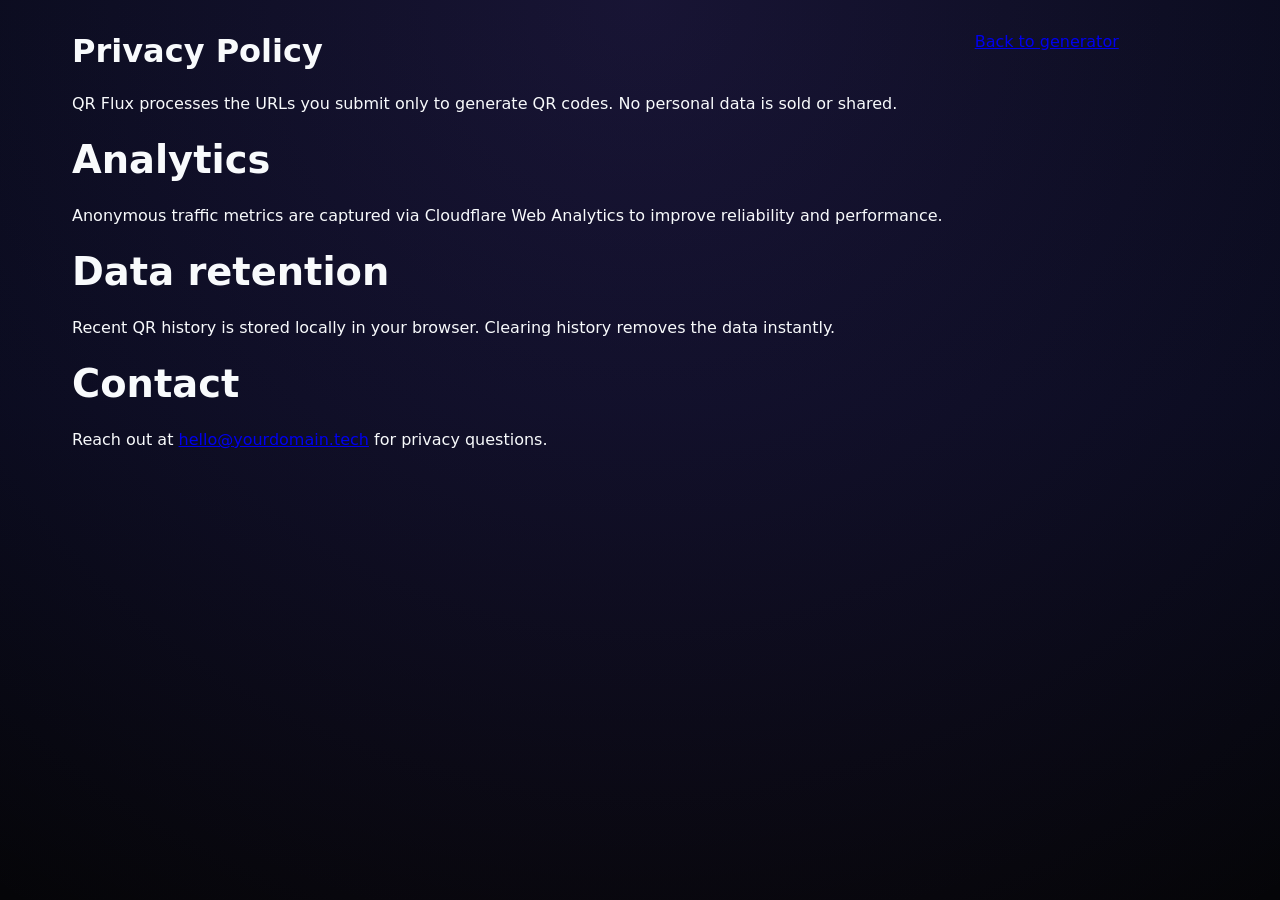
==== privacy.html @ 03859f47 "feat: Initialize QR Flux web application with core QR code generation and UI." ====
<!DOCTYPE html>
<html lang="en">
<head>
  <meta charset="utf-8">
  <meta name="viewport" content="width=device-width, initial-scale=1">
  <title>QR Flux Privacy Policy</title>
  <link rel="stylesheet" href="/styles.css">
</head>
<body>
  <div class="page">
    <main class="section">
      <h1>Privacy Policy</h1>
      <p>QR Flux processes the URLs you submit only to generate QR codes. No personal data is sold or shared.</p>
      <h2>Analytics</h2>
      <p>Anonymous traffic metrics are captured via Cloudflare Web Analytics to improve reliability and performance.</p>
      <h2>Data retention</h2>
      <p>Recent QR history is stored locally in your browser. Clearing history removes the data instantly.</p>
      <h2>Contact</h2>
      <p>Reach out at <a href="mailto:hello@yourdomain.tech">hello@yourdomain.tech</a> for privacy questions.</p>
    </main>
    <footer class="footer">
      <a href="/">Back to generator</a>
    </footer>
  </div>
</body>
</html>
---- styles.css ----
* {
  margin: 0;
  padding: 0;
  box-sizing: border-box;
}

:root {
  color-scheme: light dark;
  font-family: "Inter", system-ui, -apple-system, BlinkMacSystemFont, "Segoe UI", sans-serif;
  background: #040506;
  color: #0b0f15;
}

body {
  min-height: 100vh;
  background: radial-gradient(circle at top, rgba(144,97,249,0.15), rgba(32,110,255,0)) fixed, linear-gradient(180deg, #030712 0%, #050816 45%, #050508 100%);
  color: #f8fafc;
  overflow-x: hidden;
}

.page {
  display: flex;
  flex-direction: column;
  min-height: 100vh;
  width: 100%;
  max-width: 100%;
  margin: 0 auto;
  padding: 16px;
  gap: 24px;
}

.main {
  display: flex;
  flex-direction: column;
  gap: 48px;
  width: 100%;
  max-width: 960px;
  margin: 0 auto;
  transition: margin-left 0.3s ease;
}

body[data-sidebar="open"] .sidebar-overlay {
  opacity: 1;
  pointer-events: auto;
}

.top-bar {
  display: flex;
  flex-direction: column;
  align-items: flex-start;
  gap: 20px;
  width: 100%;
}

.actions-inline {
  display: flex;
  width: 100%;
  justify-content: flex-start;
  align-items: center;
  gap: 12px;
  flex-wrap: wrap;
}

.brand {
  font-size: 1.25rem;
  font-weight: 700;
  letter-spacing: 0.04em;
}

.nav {
  display: flex;
  flex-wrap: wrap;
  gap: 12px;
  width: 100%;
  justify-content: flex-start;
  overflow-x: auto;
  -webkit-overflow-scrolling: touch;
  scrollbar-width: none;
  padding-bottom: 4px;
}

.icon-btn {
  padding: 10px 16px;
  border-radius: 12px;
  border: 1px solid rgba(56, 248, 192, 0.3);
  background: rgba(56, 248, 192, 0.08);
  color: #38f8c0;
  font-weight: 600;
  cursor: pointer;
  transition: background 0.2s ease, transform 0.2s ease;
}

.icon-btn:hover,
.icon-btn:focus-visible {
  background: rgba(56, 248, 192, 0.16);
  transform: translateY(-1px);
}

.nav::-webkit-scrollbar {
  display: none;
}

.nav a {
  text-decoration: none;
  color: rgba(248, 250, 252, 0.72);
  font-weight: 500;
  transition: color 0.2s ease;
  font-size: 0.95rem;
}

.nav a:hover,
.nav a:focus-visible {
  color: #ffffff;
}

.cta {
  display: inline-flex;
  align-items: center;
  justify-content: center;
  padding: 10px 20px;
  border-radius: 999px;
  background: linear-gradient(135deg, #206eff, #9061f9);
  color: #ffffff;
  text-decoration: none;
  font-weight: 600;
  transition: transform 0.2s ease;
}

.cta:hover,
.cta:focus-visible {
  transform: translateY(-1px);
}

main {
  display: flex;
  flex-direction: column;
  gap: 48px;
}

.hero {
  display: grid;
  grid-template-columns: repeat(auto-fit, minmax(240px, 1fr));
  gap: 32px;
  align-items: center;
}

.hero-copy h1 {
  font-size: clamp(2rem, 2.8vw + 1rem, 3.25rem);
  line-height: 1.1;
  margin-bottom: 20px;
}

.hero-copy p {
  color: rgba(248, 250, 252, 0.75);
  font-size: 1.1rem;
  margin-bottom: 24px;
}

.hero-highlights {
  list-style: none;
  display: grid;
  gap: 12px;
  color: rgba(248, 250, 252, 0.75);
}

.generator {
  background: rgba(9, 13, 23, 0.7);
  backdrop-filter: blur(16px);
  border: 1px solid rgba(255, 255, 255, 0.04);
  border-radius: 24px;
  padding: 20px;
  display: flex;
  flex-direction: column;
  gap: 24px;
  width: 100%;
}

#qrForm {
  display: flex;
  flex-direction: column;
  gap: 16px;
}

.field {
  display: flex;
  flex-direction: column;
  gap: 8px;
  width: 100%;
}

.field span {
  font-size: 0.85rem;
  color: rgba(248, 250, 252, 0.7);
}

.field input,
.field select {
  width: 100%;
  padding: 12px 14px;
  border: 1px solid rgba(255, 255, 255, 0.16);
  border-radius: 12px;
  background: rgba(8, 11, 20, 0.65);
  color: #f8fafc;
  font-size: 0.95rem;
}

input[type="color"] {
  min-height: 44px;
  padding: 6px 12px;
  border-radius: 12px;
  cursor: pointer;
}

.field input:focus-visible,
.field select:focus-visible {
  outline: none;
  border-color: #206eff;
  box-shadow: 0 0 0 3px rgba(32, 110, 255, 0.25);
}

.field-grid {
  display: grid;
  grid-template-columns: repeat(auto-fit, minmax(160px, 1fr));
  gap: 16px;
}

#generateBtn {
  padding: 14px;
  border-radius: 14px;
  border: none;
  background: linear-gradient(135deg, #206eff, #9061f9);
  color: #ffffff;
  font-weight: 600;
  font-size: 1rem;
  cursor: pointer;
  transition: transform 0.2s ease;
}

#generateBtn:disabled {
  opacity: 0.5;
  cursor: not-allowed;
}

#generateBtn:not(:disabled):hover,
#generateBtn:not(:disabled):focus-visible {
  transform: translateY(-1px);
}

.preview {
  display: grid;
  place-items: center;
  background: rgba(14, 18, 28, 0.6);
  border-radius: 20px;
  padding: 20px;
  min-height: clamp(220px, 55vw, 320px);
}

#qrCanvas {
  width: min(100%, 320px);
  aspect-ratio: 1 / 1;
  height: auto;
}

#qrSvg svg {
  width: min(100%, 320px);
  aspect-ratio: 1 / 1;
  height: auto;
}

.hidden {
  display: none;
}

.actions {
  display: flex;
  flex-direction: column;
  gap: 12px;
}

.btn {
  display: inline-flex;
  align-items: center;
  justify-content: center;
  padding: 12px 18px;
  border-radius: 12px;
  border: none;
  background: linear-gradient(135deg, #206eff, #9061f9);
  color: #ffffff;
  font-weight: 600;
  text-decoration: none;
  cursor: pointer;
  transition: transform 0.2s ease;
  width: 100%;
}

.btn.secondary {
  background: rgba(248, 250, 252, 0.12);
  border: 1px solid rgba(248, 250, 252, 0.16);
}

.btn.secondary:hover,
.btn.secondary:focus-visible {
  background: rgba(248, 250, 252, 0.2);
}

.btn.disabled {
  opacity: 0.4;
  pointer-events: none;
}

.status {
  min-height: 20px;
  font-size: 0.9rem;
  color: #38f8c0;
}

.section {
  display: flex;
  flex-direction: column;
  gap: 24px;
}

.section h2 {
  font-size: clamp(1.75rem, 2vw + 1rem, 2.4rem);
}

.cards {
  display: grid;
  grid-template-columns: repeat(auto-fit, minmax(240px, 1fr));
  gap: 20px;
}

.cards article {
  background: rgba(9, 13, 23, 0.6);
  border: 1px solid rgba(255, 255, 255, 0.06);
  border-radius: 20px;
  padding: 20px;
  display: flex;
  flex-direction: column;
  gap: 12px;
}

.cards h3 {
  font-size: 1.1rem;
}

.cards p,
.cases p,
.faq p {
  color: rgba(248, 250, 252, 0.7);
  line-height: 1.6;
}

.cases {
  display: grid;
  grid-template-columns: repeat(auto-fit, minmax(220px, 1fr));
  gap: 20px;
}

.sidebar {
  position: fixed;
  top: 16px;
  bottom: 16px;
  left: 16px;
  width: min(280px, calc(100% - 32px));
  background: rgba(9, 13, 23, 0.85);
  border: 1px solid rgba(255, 255, 255, 0.05);
  border-radius: 24px;
  padding: 20px;
  display: flex;
  flex-direction: column;
  gap: 20px;
  transform: translateX(-110%);
  transition: transform 0.3s ease;
  pointer-events: none;
  z-index: 20;
}

.sidebar[data-visible="true"] {
  transform: translateX(0);
  pointer-events: auto;
}

.sidebar-overlay {
  position: fixed;
  inset: 0;
  background: rgba(3, 7, 18, 0.55);
  backdrop-filter: blur(4px);
  opacity: 0;
  pointer-events: none;
  transition: opacity 0.3s ease;
  z-index: 15;
}

.sidebar-overlay[data-visible="true"] {
  opacity: 1;
  pointer-events: auto;
}

@media (min-width: 1024px) {
  .page {
    flex-direction: row;
    align-items: flex-start;
    max-width: 1200px;
    padding: 32px;
    gap: 32px;
  }
}

.sidebar-header {
  display: flex;
  justify-content: space-between;
  align-items: center;
}

.sidebar-title {
  font-weight: 600;
  font-size: 1.1rem;
}

.sidebar-clear {
  background: none;
  border: none;
  color: rgba(248, 250, 252, 0.72);
  font-weight: 500;
  cursor: pointer;
}

.sidebar-clear:hover,
.sidebar-clear:focus-visible {
  color: #ffffff;
}

.sidebar-list {
  list-style: none;
  display: flex;
  flex-direction: column;
  gap: 16px;
  overflow-y: auto;
  padding-right: 4px;
}

.sidebar-list li {
  display: flex;
  flex-direction: column;
  gap: 8px;
  padding: 16px;
  border-radius: 16px;
  background: rgba(16, 20, 30, 0.65);
  border: 1px solid rgba(255, 255, 255, 0.05);
}

.sidebar-list .meta {
  display: flex;
  flex-direction: column;
  gap: 6px;
}

.sidebar-list .meta span {
  font-size: 0.8rem;
  color: rgba(248, 250, 252, 0.6);
  word-break: break-word;
}

.sidebar-list .actions {
  display: flex;
  gap: 8px;
}

.sidebar-list button {
  background: none;
  border: none;
  color: rgba(248, 250, 252, 0.72);
  font-weight: 500;
  cursor: pointer;
}

.sidebar-list button:hover,
.sidebar-list button:focus-visible {
  color: #ffffff;
}

.sidebar-footer {
  margin-top: auto;
  font-size: 0.85rem;
  color: rgba(248, 250, 252, 0.6);
  display: flex;
  flex-direction: column;
  gap: 8px;
}

.sidebar-footer a {
  color: rgba(56, 248, 192, 0.8);
  text-decoration: none;
}

.sidebar-footer a:hover,
.sidebar-footer a:focus-visible {
  color: #38f8c0;
}

.faq details {
  background: rgba(9, 13, 23, 0.55);
  border: 1px solid rgba(255, 255, 255, 0.05);
  border-radius: 18px;
  padding: 18px 20px;
}

.faq summary {
  font-weight: 600;
  cursor: pointer;
}

.faq summary:focus-visible {
  outline: none;
  color: #ffffff;
}

.footer {
  display: flex;
  flex-direction: column;
  gap: 12px;
  padding-bottom: 32px;
  color: rgba(248, 250, 252, 0.55);
}

.footer-links {
  display: flex;
  gap: 12px;
  flex-wrap: wrap;
}

.footer-links a {
  color: rgba(248, 250, 252, 0.72);
  text-decoration: none;
}

.footer-links a:hover,
.footer-links a:focus-visible {
  color: #ffffff;
}

#shareDialog {
  border: none;
  border-radius: 16px;
  padding: 24px;
  background: #0d111b;
  color: #f8fafc;
  box-shadow: 0 20px 40px rgba(3, 7, 18, 0.45);
}

#shareDialog form {
  display: flex;
  flex-direction: column;
  gap: 16px;
}

#shareDialog button {
  align-self: flex-end;
  padding: 10px 20px;
  border-radius: 12px;
  border: none;
  background: rgba(248, 250, 252, 0.12);
  color: #ffffff;
  cursor: pointer;
}

@media (min-width: 640px) {
  .actions {
    flex-direction: row;
    flex-wrap: wrap;
  }
  .btn {
    flex: 1 1 160px;
    width: auto;
  }
}

@media (min-width: 768px) {
  .top-bar {
    flex-direction: row;
    align-items: center;
    justify-content: space-between;
  }
  .actions-inline {
    width: auto;
    justify-content: flex-end;
  }
  .nav {
    width: auto;
    gap: 20px;
  }
  .generator {
    padding: 24px;
  }
  .main {
    max-width: 1040px;
  }
}

@media (min-width: 960px) {
  .hero {
    grid-template-columns: 1.1fr 0.9fr;
    gap: 48px;
  }
  .hero-copy p {
    font-size: 1.05rem;
  }
}

@media (min-width: 1024px) {
  .main {
    max-width: 1140px;
  }
  .sidebar {
    top: 24px;
    bottom: 24px;
    left: 24px;
    width: 300px;
    padding: 24px;
  }
  .generator {
    padding: 28px;
  }
}

@media (prefers-reduced-motion: reduce) {
  * {
    transition-duration: 0.01ms !important;
    animation-duration: 0.01ms !important;
  }
}
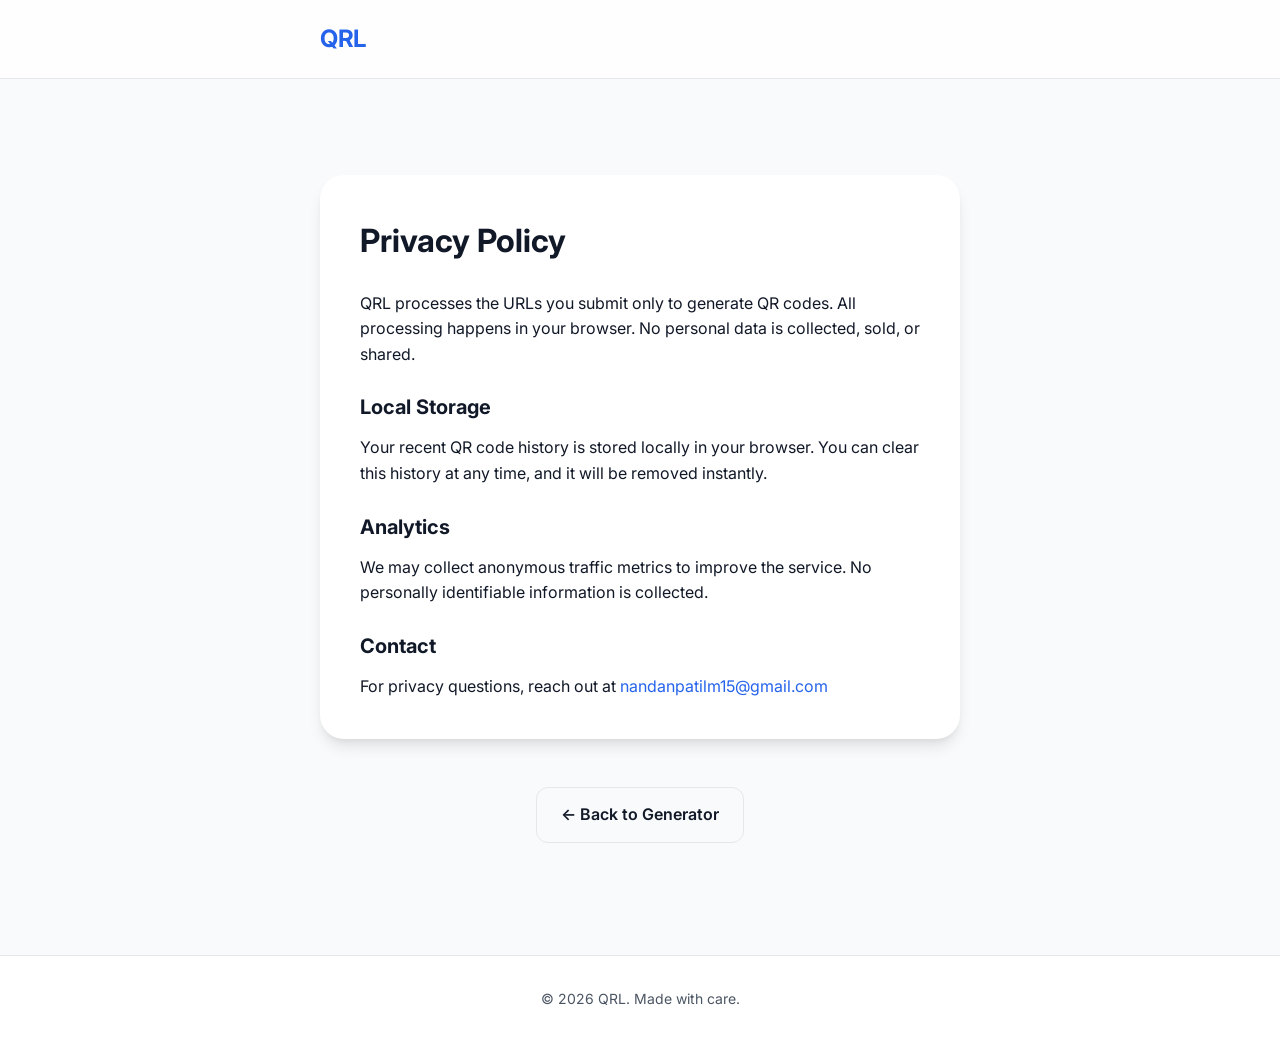
==== commit 3936456a: "feat: Add project infrastructure files, update SEO metadata and branding, and implement history side" ====
--- a/privacy.html
+++ b/privacy.html
@@ -1,26 +1,68 @@
 <!DOCTYPE html>
 <html lang="en">
+
 <head>
   <meta charset="utf-8">
   <meta name="viewport" content="width=device-width, initial-scale=1">
-  <title>QR Flux Privacy Policy</title>
+  <title>Privacy Policy - QRL</title>
+  <link rel="icon" href="/favicon.svg" type="image/svg+xml">
+  <link rel="preconnect" href="https://fonts.googleapis.com">
+  <link rel="preconnect" href="https://fonts.gstatic.com" crossorigin>
+  <link href="https://fonts.googleapis.com/css2?family=Inter:wght@400;500;600;700&display=swap" rel="stylesheet">
   <link rel="stylesheet" href="/styles.css">
 </head>
+
 <body>
   <div class="page">
-    <main class="section">
-      <h1>Privacy Policy</h1>
-      <p>QR Flux processes the URLs you submit only to generate QR codes. No personal data is sold or shared.</p>
-      <h2>Analytics</h2>
-      <p>Anonymous traffic metrics are captured via Cloudflare Web Analytics to improve reliability and performance.</p>
-      <h2>Data retention</h2>
-      <p>Recent QR history is stored locally in your browser. Clearing history removes the data instantly.</p>
-      <h2>Contact</h2>
-      <p>Reach out at <a href="mailto:hello@yourdomain.tech">hello@yourdomain.tech</a> for privacy questions.</p>
+    <header>
+      <div class="container">
+        <div class="header-content">
+          <a href="/" class="logo">QRL</a>
+        </div>
+      </div>
+    </header>
+
+    <main>
+      <div class="container">
+        <div class="generator" style="margin-top: 48px;">
+          <h1 style="font-size: 32px; margin-bottom: 24px;">Privacy Policy</h1>
+
+          <p style="margin-bottom: 24px;">QRL processes the URLs you submit only to generate QR codes. All processing
+            happens in your browser. No personal data is collected, sold, or shared.</p>
+
+          <h2 style="font-size: 20px; margin: 24px 0 12px;">Local Storage</h2>
+          <p style="margin-bottom: 24px;">Your recent QR code history is stored locally in your browser. You can clear
+            this history at any time, and it will be removed instantly.</p>
+
+          <h2 style="font-size: 20px; margin: 24px 0 12px;">Analytics</h2>
+          <p style="margin-bottom: 24px;">We may collect anonymous traffic metrics to improve the service. No personally
+            identifiable information is collected.</p>
+
+          <h2 style="font-size: 20px; margin: 24px 0 12px;">Contact</h2>
+          <p>For privacy questions, reach out at <a
+              href="&#109;&#97;&#105;&#108;&#116;&#111;&#58;&#110;&#97;&#110;&#100;&#97;&#110;&#112;&#97;&#116;&#105;&#108;&#109;&#49;&#53;&#64;&#103;&#109;&#97;&#105;&#108;&#46;&#99;&#111;&#109;"
+              style="color: var(--primary); text-decoration: none;">&#110;&#97;&#110;&#100;&#97;&#110;&#112;&#97;&#116;&#105;&#108;&#109;&#49;&#53;&#64;&#103;&#109;&#97;&#105;&#108;&#46;&#99;&#111;&#109;</a>
+          </p>
+        </div>
+
+        <div style="text-align: center; margin-top: 32px;">
+          <a href="/" class="btn btn-secondary">← Back to Generator</a>
+        </div>
+      </div>
     </main>
-    <footer class="footer">
-      <a href="/">Back to generator</a>
+
+    <footer style="margin-top: 64px;">
+      <div class="container">
+        <div class="footer-content">
+          <p>© <span id="year"></span> QRL. Made with care.</p>
+        </div>
+      </div>
     </footer>
   </div>
+
+  <script>
+    document.getElementById('year').textContent = new Date().getFullYear();
+  </script>
 </body>
-</html>
+
+</html>
--- a/styles.css
+++ b/styles.css
@@ -5,391 +5,539 @@
 }
 
 :root {
-  color-scheme: light dark;
-  font-family: "Inter", system-ui, -apple-system, BlinkMacSystemFont, "Segoe UI", sans-serif;
-  background: #040506;
-  color: #0b0f15;
+  /* Modern, refined color palette */
+  --primary: #2563eb;
+  --primary-dark: #1e40af;
+  --accent: #7c3aed;
+  --success: #10b981;
+  --error: #ef4444;
+
+  /* Neutral colors */
+  --gray-50: #f9fafb;
+  --gray-100: #f3f4f6;
+  --gray-200: #e5e7eb;
+  --gray-300: #d1d5db;
+  --gray-400: #9ca3af;
+  --gray-500: #6b7280;
+  --gray-600: #4b5563;
+  --gray-700: #374151;
+  --gray-800: #1f2937;
+  --gray-900: #111827;
+
+  /* UI colors */
+  --bg-primary: #ffffff;
+  --bg-secondary: var(--gray-50);
+  --text-primary: var(--gray-900);
+  --text-secondary: var(--gray-600);
+  --border: var(--gray-200);
+
+  /* Shadows */
+  --shadow-sm: 0 1px 2px 0 rgba(0, 0, 0, 0.05);
+  --shadow: 0 1px 3px 0 rgba(0, 0, 0, 0.1), 0 1px 2px 0 rgba(0, 0, 0, 0.06);
+  --shadow-md: 0 4px 6px -1px rgba(0, 0, 0, 0.1), 0 2px 4px -1px rgba(0, 0, 0, 0.06);
+  --shadow-lg: 0 10px 15px -3px rgba(0, 0, 0, 0.1), 0 4px 6px -2px rgba(0, 0, 0, 0.05);
+  --shadow-xl: 0 20px 25px -5px rgba(0, 0, 0, 0.1), 0 10px 10px -5px rgba(0, 0, 0, 0.04);
+
+  /* Typography */
+  --font-sans: -apple-system, BlinkMacSystemFont, "Segoe UI", Roboto, "Helvetica Neue", Arial, sans-serif;
+  --font-display: "Inter", var(--font-sans);
+
+  /* Spacing */
+  --radius-sm: 8px;
+  --radius: 12px;
+  --radius-lg: 16px;
+  --radius-xl: 24px;
+}
+
+html {
+  scroll-behavior: smooth;
 }
 
 body {
+  font-family: var(--font-display);
+  background: var(--bg-secondary);
+  color: var(--text-primary);
+  line-height: 1.6;
+  -webkit-font-smoothing: antialiased;
+  -moz-osx-font-smoothing: grayscale;
+}
+
+/* Layout */
+.page {
   min-height: 100vh;
-  background: radial-gradient(circle at top, rgba(144,97,249,0.15), rgba(32,110,255,0)) fixed, linear-gradient(180deg, #030712 0%, #050816 45%, #050508 100%);
-  color: #f8fafc;
-  overflow-x: hidden;
-}
-
-.page {
   display: flex;
   flex-direction: column;
-  min-height: 100vh;
+}
+
+.container {
   width: 100%;
-  max-width: 100%;
+  max-width: 680px;
   margin: 0 auto;
-  padding: 16px;
+  padding: 0 20px;
+}
+
+/* Header */
+header {
+  background: var(--bg-primary);
+  border-bottom: 1px solid var(--border);
+  padding: 20px 0;
+  position: sticky;
+  top: 0;
+  z-index: 100;
+  backdrop-filter: blur(10px);
+  background: rgba(255, 255, 255, 0.8);
+}
+
+.header-content {
+  display: flex;
+  justify-content: space-between;
+  align-items: center;
+}
+
+.logo {
+  font-size: 24px;
+  font-weight: 700;
+  color: var(--primary);
+  text-decoration: none;
+  letter-spacing: -0.02em;
+}
+
+.nav {
+  display: flex;
   gap: 24px;
-}
-
-.main {
+  align-items: center;
+}
+
+.nav a {
+  color: var(--text-secondary);
+  text-decoration: none;
+  font-weight: 500;
+  font-size: 15px;
+  transition: color 0.2s ease;
+}
+
+.nav a:hover {
+  color: var(--primary);
+}
+
+/* Main Content */
+main {
+  flex: 1;
+  padding: 48px 0;
+}
+
+/* Hero Section */
+.hero {
+  text-align: center;
+  margin-bottom: 48px;
+}
+
+.hero h1 {
+  font-size: clamp(32px, 5vw, 48px);
+  font-weight: 800;
+  line-height: 1.1;
+  margin-bottom: 16px;
+  letter-spacing: -0.03em;
+  color: var(--text-primary);
+}
+
+.hero p {
+  font-size: 18px;
+  color: var(--text-secondary);
+  max-width: 560px;
+  margin: 0 auto 32px;
+  line-height: 1.7;
+}
+
+/* Generator Card */
+.generator {
+  background: var(--bg-primary);
+  border-radius: var(--radius-xl);
+  padding: 40px;
+  box-shadow: var(--shadow-lg);
+  margin-bottom: 48px;
+}
+
+/* Form Styles */
+form {
   display: flex;
   flex-direction: column;
-  gap: 48px;
+  gap: 20px;
+  margin-bottom: 32px;
+}
+
+.field {
+  display: flex;
+  flex-direction: column;
+  gap: 8px;
+}
+
+label {
+  font-size: 14px;
+  font-weight: 600;
+  color: var(--text-primary);
+}
+
+input[type="url"],
+input[type="text"],
+select {
   width: 100%;
-  max-width: 960px;
-  margin: 0 auto;
-  transition: margin-left 0.3s ease;
-}
-
-body[data-sidebar="open"] .sidebar-overlay {
-  opacity: 1;
-  pointer-events: auto;
-}
-
-.top-bar {
-  display: flex;
-  flex-direction: column;
-  align-items: flex-start;
-  gap: 20px;
+  padding: 12px 16px;
+  font-size: 16px;
+  border: 2px solid var(--border);
+  border-radius: var(--radius);
+  background: var(--bg-primary);
+  color: var(--text-primary);
+  font-family: var(--font-display);
+  transition: all 0.2s ease;
+}
+
+input[type="url"]:focus,
+input[type="text"]:focus,
+select:focus {
+  outline: none;
+  border-color: var(--primary);
+  box-shadow: 0 0 0 3px rgba(37, 99, 235, 0.1);
+}
+
+input[type="color"] {
   width: 100%;
-}
-
-.actions-inline {
-  display: flex;
-  width: 100%;
-  justify-content: flex-start;
-  align-items: center;
-  gap: 12px;
-  flex-wrap: wrap;
-}
-
-.brand {
-  font-size: 1.25rem;
-  font-weight: 700;
-  letter-spacing: 0.04em;
-}
-
-.nav {
-  display: flex;
-  flex-wrap: wrap;
-  gap: 12px;
-  width: 100%;
-  justify-content: flex-start;
-  overflow-x: auto;
-  -webkit-overflow-scrolling: touch;
-  scrollbar-width: none;
-  padding-bottom: 4px;
-}
-
-.icon-btn {
-  padding: 10px 16px;
-  border-radius: 12px;
-  border: 1px solid rgba(56, 248, 192, 0.3);
-  background: rgba(56, 248, 192, 0.08);
-  color: #38f8c0;
+  height: 48px;
+  padding: 4px;
+  border: 2px solid var(--border);
+  border-radius: var(--radius);
+  cursor: pointer;
+  transition: all 0.2s ease;
+}
+
+input[type="color"]:focus {
+  outline: none;
+  border-color: var(--primary);
+  box-shadow: 0 0 0 3px rgba(37, 99, 235, 0.1);
+}
+
+.field-grid {
+  display: grid;
+  grid-template-columns: repeat(auto-fit, minmax(140px, 1fr));
+  gap: 16px;
+}
+
+/* Buttons */
+button,
+.btn {
+  padding: 14px 24px;
+  font-size: 16px;
   font-weight: 600;
+  border-radius: var(--radius);
+  border: none;
   cursor: pointer;
-  transition: background 0.2s ease, transform 0.2s ease;
-}
-
-.icon-btn:hover,
-.icon-btn:focus-visible {
-  background: rgba(56, 248, 192, 0.16);
-  transform: translateY(-1px);
-}
-
-.nav::-webkit-scrollbar {
-  display: none;
-}
-
-.nav a {
+  transition: all 0.2s ease;
+  font-family: var(--font-display);
   text-decoration: none;
-  color: rgba(248, 250, 252, 0.72);
-  font-weight: 500;
-  transition: color 0.2s ease;
-  font-size: 0.95rem;
-}
-
-.nav a:hover,
-.nav a:focus-visible {
-  color: #ffffff;
-}
-
-.cta {
   display: inline-flex;
   align-items: center;
   justify-content: center;
-  padding: 10px 20px;
-  border-radius: 999px;
-  background: linear-gradient(135deg, #206eff, #9061f9);
-  color: #ffffff;
-  text-decoration: none;
+  gap: 8px;
+}
+
+button:disabled,
+.btn.disabled {
+  opacity: 0.5;
+  cursor: not-allowed;
+}
+
+.btn-primary {
+  background: var(--primary);
+  color: white;
+}
+
+.btn-primary:hover:not(:disabled) {
+  background: var(--primary-dark);
+  transform: translateY(-1px);
+  box-shadow: var(--shadow-md);
+}
+
+.btn-primary:active:not(:disabled) {
+  transform: translateY(0);
+}
+
+.btn-secondary {
+  background: var(--bg-secondary);
+  color: var(--text-primary);
+  border: 1px solid var(--border);
+}
+
+.btn-secondary:hover:not(:disabled) {
+  background: var(--gray-100);
+  border-color: var(--gray-300);
+}
+
+/* Preview */
+.preview {
+  background: var(--gray-50);
+  border-radius: var(--radius-lg);
+  padding: 40px;
+  min-height: 360px;
+  display: flex;
+  align-items: center;
+  justify-content: center;
+  margin-bottom: 24px;
+  border: 2px dashed var(--border);
+}
+
+.preview canvas,
+.preview svg {
+  max-width: 100%;
+  height: auto;
+  filter: drop-shadow(var(--shadow));
+}
+
+.hidden {
+  display: none !important;
+}
+
+/* Actions */
+.actions {
+  display: grid;
+  grid-template-columns: 1fr;
+  gap: 12px;
+}
+
+@media (min-width: 640px) {
+  .actions {
+    grid-template-columns: 2fr 1fr 1fr;
+  }
+}
+
+/* Status Message */
+.status {
+  text-align: center;
+  font-size: 14px;
+  font-weight: 500;
+  min-height: 20px;
+  margin-top: 16px;
+}
+
+.status[style*="color: rgb(16, 185, 129)"],
+.status[style*="color: #38f8c0"] {
+  color: var(--success) !important;
+}
+
+.status[style*="color: rgb(239, 68, 68)"],
+.status[style*="color: #f87171"] {
+  color: var(--error) !important;
+}
+
+/* Features Section */
+.features {
+  margin-top: 64px;
+  text-align: center;
+}
+
+.features h2 {
+  font-size: 32px;
+  font-weight: 700;
+  margin-bottom: 40px;
+  color: var(--text-primary);
+  letter-spacing: -0.02em;
+}
+
+.feature-grid {
+  display: grid;
+  grid-template-columns: repeat(auto-fit, minmax(250px, 1fr));
+  gap: 24px;
+  max-width: 900px;
+  margin: 0 auto;
+}
+
+.feature {
+  padding: 24px;
+  background: var(--bg-primary);
+  border-radius: var(--radius-lg);
+  box-shadow: var(--shadow);
+  transition: all 0.2s ease;
+}
+
+.feature:hover {
+  transform: translateY(-2px);
+  box-shadow: var(--shadow-md);
+}
+
+.feature h3 {
+  font-size: 18px;
   font-weight: 600;
-  transition: transform 0.2s ease;
-}
-
-.cta:hover,
-.cta:focus-visible {
-  transform: translateY(-1px);
-}
-
-main {
-  display: flex;
-  flex-direction: column;
-  gap: 48px;
-}
-
-.hero {
-  display: grid;
-  grid-template-columns: repeat(auto-fit, minmax(240px, 1fr));
-  gap: 32px;
-  align-items: center;
-}
-
-.hero-copy h1 {
-  font-size: clamp(2rem, 2.8vw + 1rem, 3.25rem);
-  line-height: 1.1;
-  margin-bottom: 20px;
-}
-
-.hero-copy p {
-  color: rgba(248, 250, 252, 0.75);
-  font-size: 1.1rem;
-  margin-bottom: 24px;
-}
-
-.hero-highlights {
-  list-style: none;
-  display: grid;
-  gap: 12px;
-  color: rgba(248, 250, 252, 0.75);
-}
-
-.generator {
-  background: rgba(9, 13, 23, 0.7);
-  backdrop-filter: blur(16px);
-  border: 1px solid rgba(255, 255, 255, 0.04);
-  border-radius: 24px;
-  padding: 20px;
-  display: flex;
-  flex-direction: column;
-  gap: 24px;
-  width: 100%;
-}
-
-#qrForm {
+  margin-bottom: 8px;
+  color: var(--text-primary);
+}
+
+.feature p {
+  font-size: 15px;
+  color: var(--text-secondary);
+  line-height: 1.6;
+}
+
+/* Footer */
+footer {
+  background: var(--bg-primary);
+  border-top: 1px solid var(--border);
+  padding: 32px 0;
+  margin-top: 64px;
+  text-align: center;
+}
+
+.footer-content {
   display: flex;
   flex-direction: column;
   gap: 16px;
-}
-
-.field {
-  display: flex;
-  flex-direction: column;
-  gap: 8px;
-  width: 100%;
-}
-
-.field span {
-  font-size: 0.85rem;
-  color: rgba(248, 250, 252, 0.7);
-}
-
-.field input,
-.field select {
-  width: 100%;
-  padding: 12px 14px;
-  border: 1px solid rgba(255, 255, 255, 0.16);
-  border-radius: 12px;
-  background: rgba(8, 11, 20, 0.65);
-  color: #f8fafc;
-  font-size: 0.95rem;
-}
-
-input[type="color"] {
-  min-height: 44px;
-  padding: 6px 12px;
-  border-radius: 12px;
+  align-items: center;
+}
+
+.footer-links {
+  display: flex;
+  gap: 24px;
+  flex-wrap: wrap;
+  justify-content: center;
+}
+
+.footer-links a {
+  color: var(--text-secondary);
+  text-decoration: none;
+  font-size: 14px;
+  transition: color 0.2s ease;
+}
+
+.footer-links a:hover {
+  color: var(--primary);
+}
+
+footer p {
+  font-size: 14px;
+  color: var(--text-secondary);
+}
+
+/* History Sidebar */
+.sidebar {
+  position: fixed;
+  top: 0;
+  right: 0;
+  width: 320px;
+  height: 100vh;
+  background: var(--bg-primary);
+  box-shadow: var(--shadow-xl);
+  padding: 24px;
+  transform: translateX(100%);
+  transition: transform 0.3s ease;
+  z-index: 200;
+  overflow-y: auto;
+}
+
+.sidebar[data-visible="true"] {
+  transform: translateX(0);
+}
+
+.sidebar-header {
+  display: flex;
+  justify-content: space-between;
+  align-items: center;
+  margin-bottom: 24px;
+}
+
+.sidebar-title {
+  font-size: 20px;
+  font-weight: 700;
+  color: var(--text-primary);
+}
+
+.sidebar-clear {
+  background: none;
+  border: none;
+  color: var(--primary);
+  font-weight: 600;
   cursor: pointer;
-}
-
-.field input:focus-visible,
-.field select:focus-visible {
-  outline: none;
-  border-color: #206eff;
-  box-shadow: 0 0 0 3px rgba(32, 110, 255, 0.25);
-}
-
-.field-grid {
-  display: grid;
-  grid-template-columns: repeat(auto-fit, minmax(160px, 1fr));
-  gap: 16px;
-}
-
-#generateBtn {
-  padding: 14px;
-  border-radius: 14px;
+  padding: 8px;
+  font-size: 14px;
+}
+
+.sidebar-close {
+  background: none;
   border: none;
-  background: linear-gradient(135deg, #206eff, #9061f9);
-  color: #ffffff;
-  font-weight: 600;
-  font-size: 1rem;
+  color: var(--text-secondary);
+  font-size: 32px;
+  line-height: 1;
   cursor: pointer;
-  transition: transform 0.2s ease;
-}
-
-#generateBtn:disabled {
-  opacity: 0.5;
-  cursor: not-allowed;
-}
-
-#generateBtn:not(:disabled):hover,
-#generateBtn:not(:disabled):focus-visible {
-  transform: translateY(-1px);
-}
-
-.preview {
-  display: grid;
-  place-items: center;
-  background: rgba(14, 18, 28, 0.6);
-  border-radius: 20px;
-  padding: 20px;
-  min-height: clamp(220px, 55vw, 320px);
-}
-
-#qrCanvas {
-  width: min(100%, 320px);
-  aspect-ratio: 1 / 1;
-  height: auto;
-}
-
-#qrSvg svg {
-  width: min(100%, 320px);
-  aspect-ratio: 1 / 1;
-  height: auto;
-}
-
-.hidden {
-  display: none;
-}
-
-.actions {
+  padding: 0;
+  width: 32px;
+  height: 32px;
+  display: flex;
+  align-items: center;
+  justify-content: center;
+  border-radius: var(--radius-sm);
+  transition: all 0.2s ease;
+}
+
+.sidebar-close:hover {
+  background: var(--gray-100);
+  color: var(--text-primary);
+}
+
+.sidebar-list {
+  list-style: none;
   display: flex;
   flex-direction: column;
   gap: 12px;
 }
 
-.btn {
-  display: inline-flex;
-  align-items: center;
-  justify-content: center;
-  padding: 12px 18px;
-  border-radius: 12px;
-  border: none;
-  background: linear-gradient(135deg, #206eff, #9061f9);
-  color: #ffffff;
-  font-weight: 600;
-  text-decoration: none;
-  cursor: pointer;
-  transition: transform 0.2s ease;
-  width: 100%;
-}
-
-.btn.secondary {
-  background: rgba(248, 250, 252, 0.12);
-  border: 1px solid rgba(248, 250, 252, 0.16);
-}
-
-.btn.secondary:hover,
-.btn.secondary:focus-visible {
-  background: rgba(248, 250, 252, 0.2);
-}
-
-.btn.disabled {
-  opacity: 0.4;
-  pointer-events: none;
-}
-
-.status {
-  min-height: 20px;
-  font-size: 0.9rem;
-  color: #38f8c0;
-}
-
-.section {
-  display: flex;
-  flex-direction: column;
-  gap: 24px;
-}
-
-.section h2 {
-  font-size: clamp(1.75rem, 2vw + 1rem, 2.4rem);
-}
-
-.cards {
-  display: grid;
-  grid-template-columns: repeat(auto-fit, minmax(240px, 1fr));
-  gap: 20px;
-}
-
-.cards article {
-  background: rgba(9, 13, 23, 0.6);
-  border: 1px solid rgba(255, 255, 255, 0.06);
-  border-radius: 20px;
-  padding: 20px;
-  display: flex;
-  flex-direction: column;
-  gap: 12px;
-}
-
-.cards h3 {
-  font-size: 1.1rem;
-}
-
-.cards p,
-.cases p,
-.faq p {
-  color: rgba(248, 250, 252, 0.7);
-  line-height: 1.6;
-}
-
-.cases {
-  display: grid;
-  grid-template-columns: repeat(auto-fit, minmax(220px, 1fr));
-  gap: 20px;
-}
-
-.sidebar {
-  position: fixed;
-  top: 16px;
-  bottom: 16px;
-  left: 16px;
-  width: min(280px, calc(100% - 32px));
-  background: rgba(9, 13, 23, 0.85);
-  border: 1px solid rgba(255, 255, 255, 0.05);
-  border-radius: 24px;
-  padding: 20px;
-  display: flex;
-  flex-direction: column;
-  gap: 20px;
-  transform: translateX(-110%);
-  transition: transform 0.3s ease;
-  pointer-events: none;
-  z-index: 20;
-}
-
-.sidebar[data-visible="true"] {
-  transform: translateX(0);
-  pointer-events: auto;
+.sidebar-list li {
+  padding: 16px;
+  background: var(--gray-50);
+  border-radius: var(--radius);
+  border: 1px solid var(--border);
+}
+
+.sidebar-list .meta {
+  margin-bottom: 12px;
+}
+
+.sidebar-list .meta strong {
+  display: block;
+  font-size: 14px;
+  margin-bottom: 4px;
+  word-break: break-all;
+  color: var(--text-primary);
+}
+
+.sidebar-list .meta span {
+  font-size: 12px;
+  color: var(--text-secondary);
+}
+
+.sidebar-list .actions {
+  display: flex;
+  gap: 8px;
+}
+
+.sidebar-list button {
+  padding: 6px 12px;
+  font-size: 13px;
+  background: var(--bg-primary);
+  border: 1px solid var(--border);
+  border-radius: var(--radius-sm);
+  color: var(--text-primary);
+  font-weight: 500;
+}
+
+.sidebar-list button:hover {
+  background: var(--gray-100);
 }
 
 .sidebar-overlay {
   position: fixed;
   inset: 0;
-  background: rgba(3, 7, 18, 0.55);
-  backdrop-filter: blur(4px);
+  background: rgba(0, 0, 0, 0.3);
   opacity: 0;
   pointer-events: none;
   transition: opacity 0.3s ease;
-  z-index: 15;
+  z-index: 150;
 }
 
 .sidebar-overlay[data-visible="true"] {
@@ -397,236 +545,93 @@
   pointer-events: auto;
 }
 
-@media (min-width: 1024px) {
-  .page {
-    flex-direction: row;
-    align-items: flex-start;
-    max-width: 1200px;
-    padding: 32px;
-    gap: 32px;
-  }
-}
-
-.sidebar-header {
-  display: flex;
-  justify-content: space-between;
-  align-items: center;
-}
-
-.sidebar-title {
+.history-btn {
+  background: var(--bg-primary);
+  border: 1px solid var(--border);
+  padding: 8px 16px;
+  border-radius: var(--radius);
   font-weight: 600;
-  font-size: 1.1rem;
-}
-
-.sidebar-clear {
-  background: none;
+  font-size: 14px;
+  color: var(--text-primary);
+}
+
+.history-btn:hover {
+  background: var(--gray-50);
+}
+
+/* Dialog */
+dialog {
   border: none;
-  color: rgba(248, 250, 252, 0.72);
-  font-weight: 500;
-  cursor: pointer;
-}
-
-.sidebar-clear:hover,
-.sidebar-clear:focus-visible {
-  color: #ffffff;
-}
-
-.sidebar-list {
-  list-style: none;
-  display: flex;
-  flex-direction: column;
+  border-radius: var(--radius-lg);
+  padding: 32px;
+  max-width: 400px;
+  box-shadow: var(--shadow-xl);
+  background: var(--bg-primary);
+}
+
+dialog::backdrop {
+  background: rgba(0, 0, 0, 0.5);
+}
+
+dialog form {
   gap: 16px;
-  overflow-y: auto;
-  padding-right: 4px;
-}
-
-.sidebar-list li {
-  display: flex;
-  flex-direction: column;
-  gap: 8px;
-  padding: 16px;
-  border-radius: 16px;
-  background: rgba(16, 20, 30, 0.65);
-  border: 1px solid rgba(255, 255, 255, 0.05);
-}
-
-.sidebar-list .meta {
-  display: flex;
-  flex-direction: column;
-  gap: 6px;
-}
-
-.sidebar-list .meta span {
-  font-size: 0.8rem;
-  color: rgba(248, 250, 252, 0.6);
-  word-break: break-word;
-}
-
-.sidebar-list .actions {
-  display: flex;
-  gap: 8px;
-}
-
-.sidebar-list button {
-  background: none;
-  border: none;
-  color: rgba(248, 250, 252, 0.72);
-  font-weight: 500;
-  cursor: pointer;
-}
-
-.sidebar-list button:hover,
-.sidebar-list button:focus-visible {
-  color: #ffffff;
-}
-
-.sidebar-footer {
-  margin-top: auto;
-  font-size: 0.85rem;
-  color: rgba(248, 250, 252, 0.6);
-  display: flex;
-  flex-direction: column;
-  gap: 8px;
-}
-
-.sidebar-footer a {
-  color: rgba(56, 248, 192, 0.8);
-  text-decoration: none;
-}
-
-.sidebar-footer a:hover,
-.sidebar-footer a:focus-visible {
-  color: #38f8c0;
-}
-
-.faq details {
-  background: rgba(9, 13, 23, 0.55);
-  border: 1px solid rgba(255, 255, 255, 0.05);
-  border-radius: 18px;
-  padding: 18px 20px;
-}
-
-.faq summary {
-  font-weight: 600;
-  cursor: pointer;
-}
-
-.faq summary:focus-visible {
-  outline: none;
-  color: #ffffff;
-}
-
-.footer {
-  display: flex;
-  flex-direction: column;
-  gap: 12px;
-  padding-bottom: 32px;
-  color: rgba(248, 250, 252, 0.55);
-}
-
-.footer-links {
-  display: flex;
-  gap: 12px;
-  flex-wrap: wrap;
-}
-
-.footer-links a {
-  color: rgba(248, 250, 252, 0.72);
-  text-decoration: none;
-}
-
-.footer-links a:hover,
-.footer-links a:focus-visible {
-  color: #ffffff;
-}
-
-#shareDialog {
-  border: none;
-  border-radius: 16px;
-  padding: 24px;
-  background: #0d111b;
-  color: #f8fafc;
-  box-shadow: 0 20px 40px rgba(3, 7, 18, 0.45);
-}
-
-#shareDialog form {
-  display: flex;
-  flex-direction: column;
-  gap: 16px;
-}
-
-#shareDialog button {
-  align-self: flex-end;
+}
+
+dialog button {
   padding: 10px 20px;
-  border-radius: 12px;
-  border: none;
-  background: rgba(248, 250, 252, 0.12);
-  color: #ffffff;
-  cursor: pointer;
-}
-
-@media (min-width: 640px) {
-  .actions {
-    flex-direction: row;
-    flex-wrap: wrap;
-  }
-  .btn {
-    flex: 1 1 160px;
-    width: auto;
-  }
-}
-
-@media (min-width: 768px) {
-  .top-bar {
-    flex-direction: row;
-    align-items: center;
-    justify-content: space-between;
-  }
-  .actions-inline {
-    width: auto;
-    justify-content: flex-end;
-  }
-  .nav {
-    width: auto;
-    gap: 20px;
-  }
+}
+
+/* Responsive */
+@media (max-width: 768px) {
   .generator {
     padding: 24px;
   }
-  .main {
-    max-width: 1040px;
-  }
-}
-
-@media (min-width: 960px) {
-  .hero {
-    grid-template-columns: 1.1fr 0.9fr;
-    gap: 48px;
-  }
-  .hero-copy p {
-    font-size: 1.05rem;
-  }
-}
-
-@media (min-width: 1024px) {
-  .main {
-    max-width: 1140px;
-  }
+
+  .hero h1 {
+    font-size: 32px;
+  }
+
+  .hero p {
+    font-size: 16px;
+  }
+
   .sidebar {
-    top: 24px;
-    bottom: 24px;
-    left: 24px;
-    width: 300px;
-    padding: 24px;
-  }
-  .generator {
-    padding: 28px;
-  }
-}
-
+    width: 100%;
+    max-width: 320px;
+  }
+}
+
+/* Animations */
+@keyframes fadeIn {
+  from {
+    opacity: 0;
+    transform: translateY(10px);
+  }
+
+  to {
+    opacity: 1;
+    transform: translateY(0);
+  }
+}
+
+.generator {
+  animation: fadeIn 0.4s ease;
+}
+
+/* Accessibility */
 @media (prefers-reduced-motion: reduce) {
-  * {
+
+  *,
+  *::before,
+  *::after {
+    animation-duration: 0.01ms !important;
+    animation-iteration-count: 1 !important;
     transition-duration: 0.01ms !important;
-    animation-duration: 0.01ms !important;
-  }
-}
+  }
+}
+
+/* Focus visible */
+*:focus-visible {
+  outline: 2px solid var(--primary);
+  outline-offset: 2px;
+}
